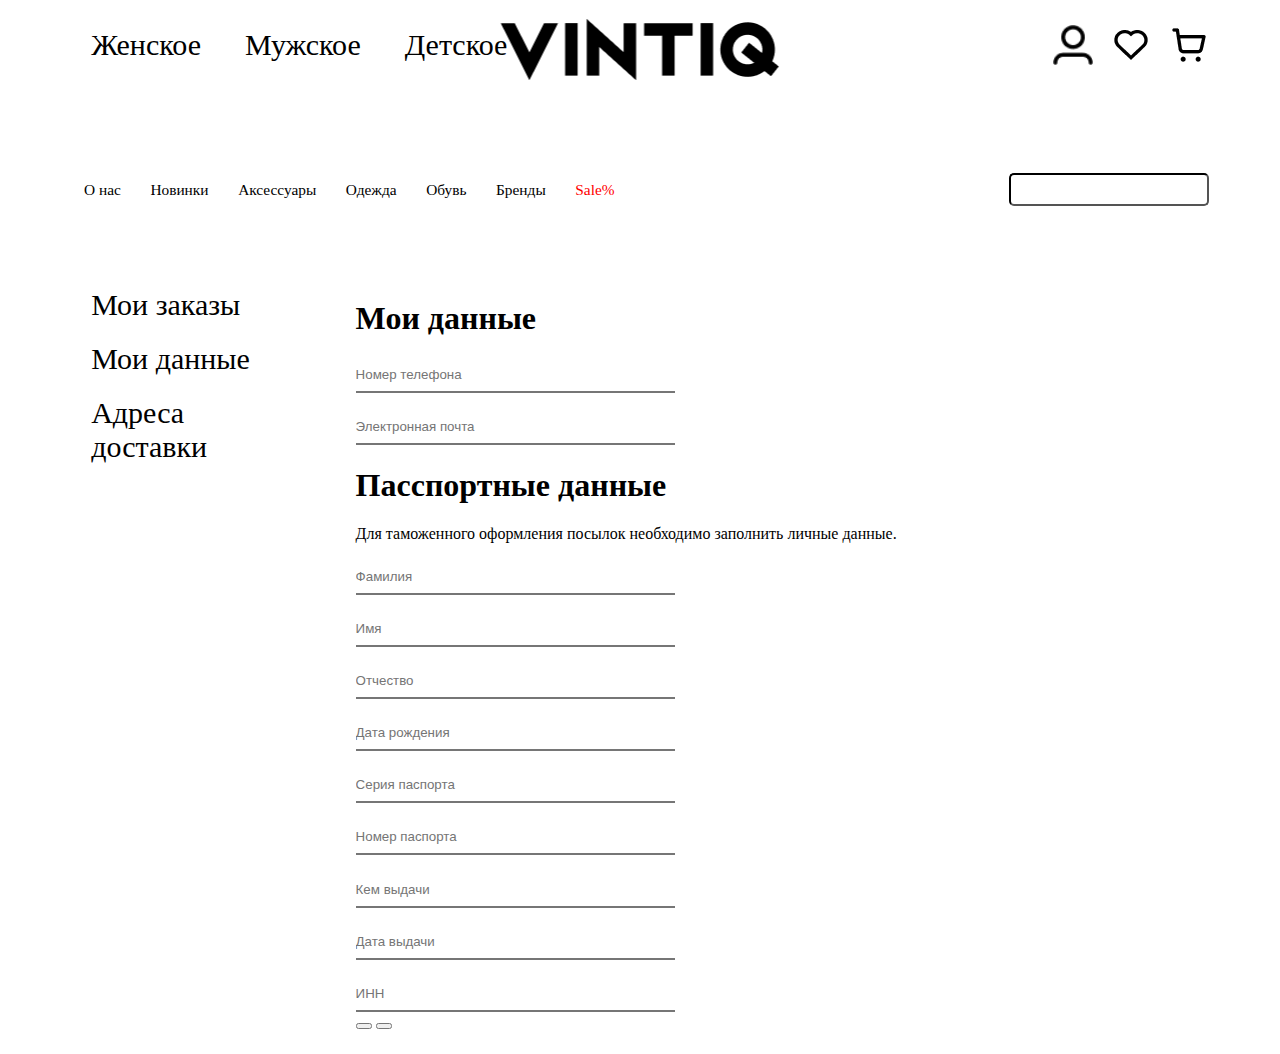
==== lc/data.html @ 95e8c316 "first" ====
<!DOCTYPE html>
<html lang="en">
<head>
    <meta charset="UTF-8">
    <meta name="viewport" content="width=device-width, initial-scale=1.0">
    <link rel="stylesheet" href="/reg/style.css">
    <title>Document</title>
</head>
<header>
    <div class="genders">
        <a href="">Женское</a>
        <a href="">Мужское</a>
        <a href="">Детское</a>
    </div>
    <div class="mainlogo">
    <img src="/imgs/Group 1.png" alt="" сlass="logo"></div>
    <div class="minilogos">
        <img src="/imgs/Icon.png" alt="">
        <img src="/imgs/ic24-heart.png" alt="">
        <img src="/imgs/ic24-shopping-cart.png" alt="">
    </div>
</header>
<body>
    <div class="srch">
        <div class="link">
        <a href="">О нас</a>
        <a href="">Новинки</a>
        <a href="">Аксессуары</a>
        <a href="">Одежда</a>
        <a href="">Обувь</a>
        <a href="">Бренды</a>
        <a href="" class="dif">Sale%</a>
        </div>
        <input type="text">
    </div>
    <div class="lcMain">
        <div class="lc">
            <a href="">Мои заказы</a>
            <a href="/lc/data.html">Мои данные</a>
            <a href="">Адреса доставки</a>
        </div>
        <div class="data">
            <div class="myData">
                <h1>Мои данные</h1>
                <input type="text" placeholder="Номер телефона">
                <input type="text" placeholder="Электронная почта">
            </div>
            <div class="passportData">
                <h1>Пасспортные данные</h1>
                <p>Для таможенного оформления посылок 
                    необходимо заполнить личные данные.</p>
                <div class="mainData">
                    <input type="text" placeholder="Фамилия">
                    <input type="text" placeholder="Имя">
                    <input type="text" placeholder="Отчество">
                    <input type="text" placeholder="Дата рождения">
                </div>
                <div class="passportRow">
                    <input type="text" placeholder="Серия паспорта">
                    <input type="text" placeholder="Номер паспорта">
                </div> 
                <input type="text" placeholder="Кем выдачи">
                <div class="lastData">
                    <input type="text" placeholder="Дата выдачи">
                    <input type="text" placeholder="ИНН">
                </div>
                <button></button>
                <button></button>
                <p class="expl"></p>
            </div>
        </div>

</body>
</html>
---- reg/style.css ----
header{
    display: flex;
    justify-content: space-between;
    margin: 2% 5% 0 5%;
    align-items: center;

}

.genders a{
    text-decoration: none;
    color: black;
    margin: 0 10px 0 10px;
    font-size: 30px;
    padding: 10px;
    border-radius: 15px;
}
.mainlogo {
    position: absolute;
    z-index: 2;
    left: 50%;
    top: 50%;
    top: 2%;
    bottom: 100%;
    transform: translate(-50%, -50%);
}

.minilogos{
   display: flex;
   gap: 2vh;
   object-fit:contain;
}
.minilogos img{
    width: 40px;
   height: 40px;
}
.genders :hover{
    background-color: #000;
    color: #ffffff;
}
main{
    height: 50vh;
    display: flex;
    flex-direction: column;
    justify-content: center;
    align-items: center;
}
.centP{
    font-size: 45px;
}
main input{
    height: 5vh;
    width: 25vw;
    
}
main button{
    background-color: #000;
    color: #ffffff;
    margin-top: 5vh;
    height: 5vh;
    width: 18vw;
    cursor: pointer;
}
.agreement{
    display: flex;
    justify-content: center;
    width: 25vw;
    color: #949494;
}
.wrng{
    border-color: red;
    color: red;;
}
.srch{
    display: flex;
    justify-content:space-between;
    align-items: center;
    margin: 12vh 5% 0 5%;
}
.link a{
    color: #000;
    text-decoration: none;
    margin: 0 1vw;
    font-size: 1.2vw;
}
.srch input{
    border-color: #000;
    height: 3vh;
    width: 15vw;
    border-radius: 5px;
}
.dif {
    color: red !important;
}
.lcMain{
    margin: 8vh 5% 0 5%;
    display: grid;
    grid-template-columns: 1fr 2fr 1fr;
}
.lc{
    grid-column: 1;
    display: flex;
    flex-direction: column;
    align-items: flex-start; 

}
.lc a{
    text-decoration: none;
    color: black;
    margin: 0 10px 0 10px;
    font-size: 30px;
    padding: 10px;
    width: 200px;
    border-radius: 15px;
    align-self: flex-start;

}
.lc :hover{
    background-color: #000;
    color: #ffffff;
}
.order{
    margin-top: 0;
    grid-column: 2;
    
}
.order h1{
    margin: 0;
    padding: 10px 0 10px 0;
}
.productCard{
    width: 1200px;
    height: 120px;
    background-color: #9494948f;
}
.data input{
    display: flex;
    flex-direction: column;
    background: none;
    background-color: transparent;
    border-top: none;
    border-left:none ;
    border-right: none;
    border: bottom 1px;
    margin: 3% 0 0 0;
    padding: 1vh 25% 1vh 0;
    outline: none;
}
.passportData{
    grid-column: 1fr 1fr;
}
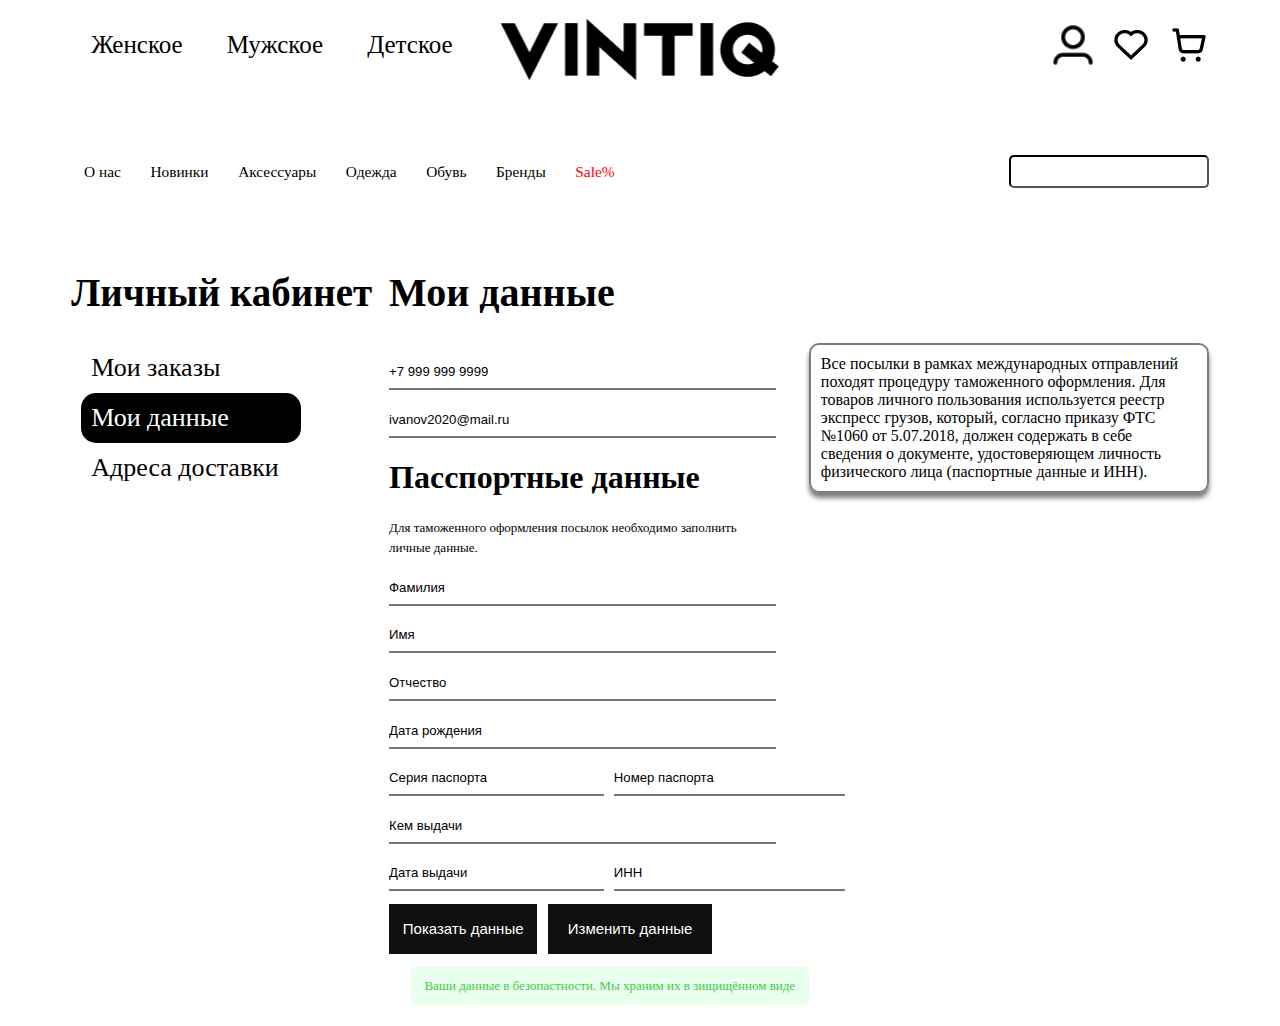
==== commit 3d8b287e: "update" ====
--- a/lc/data.html
+++ b/lc/data.html
@@ -13,7 +13,7 @@
         <a href="">Детское</a>
     </div>
     <div class="mainlogo">
-    <img src="/imgs/Group 1.png" alt="" сlass="logo"></div>
+    <img src="/imgs/Group 1.png" alt="" class="logo"></div>
     <div class="minilogos">
         <img src="/imgs/Icon.png" alt="">
         <img src="/imgs/ic24-heart.png" alt="">
@@ -34,16 +34,20 @@
         <input type="text">
     </div>
     <div class="lcMain">
+        <div class="header-container">
+            <h1>Личный кабинет</h1>
+        </div>
+            <h1 class="txtMyData">Мои данные</h1>
         <div class="lc">
-            <a href="">Мои заказы</a>
-            <a href="/lc/data.html">Мои данные</a>
-            <a href="">Адреса доставки</a>
+            <a href="/lc/orders.html">Мои заказы</a>
+            <a class="now" href="/lc/data.html"  >Мои данные</a>
+            <a href="/lc/adresses.html">Адреса доставки</a>
         </div>
         <div class="data">
             <div class="myData">
-                <h1>Мои данные</h1>
-                <input type="text" placeholder="Номер телефона">
-                <input type="text" placeholder="Электронная почта">
+                
+                <input type="tel" placeholder="+7 999 999 9999">
+                <input type="email" placeholder="ivanov2020@mail.ru">
             </div>
             <div class="passportData">
                 <h1>Пасспортные данные</h1>
@@ -53,22 +57,26 @@
                     <input type="text" placeholder="Фамилия">
                     <input type="text" placeholder="Имя">
                     <input type="text" placeholder="Отчество">
-                    <input type="text" placeholder="Дата рождения">
+                    <input placeholder="Дата рождения" type="fulldate">
                 </div>
                 <div class="passportRow">
-                    <input type="text" placeholder="Серия паспорта">
-                    <input type="text" placeholder="Номер паспорта">
+                    <input class="passportInput1" type="text" placeholder="Серия паспорта">
+                    <input class="passportInput" type="text" placeholder="Номер паспорта">
                 </div> 
                 <input type="text" placeholder="Кем выдачи">
                 <div class="lastData">
-                    <input type="text" placeholder="Дата выдачи">
-                    <input type="text" placeholder="ИНН">
+                    <input class="passportInput1" type="" class="1piece" placeholder="Дата выдачи">
+                    <input class="passportInput" type="text" class="2piece" placeholder="ИНН">
                 </div>
-                <button></button>
-                <button></button>
-                <p class="expl"></p>
+                <button class="lef">Показать данные</button>
+                <button class="righ">Изменить данные</button>
+                <p class="expl">Ваши данные в безопастности. Мы храним их в зищищённом виде</p>
             </div>
+            
         </div>
-
+        <div class="lastInfo"> <p>Все посылки в рамках международных отправлений походят процедуру
+            таможенного оформления. Для товаров личного пользования используется реестр экспресс
+             грузов, который, согласно приказу ФТС №1060 от 5.07.2018, должен содержать в себе 
+             сведения о документе, удостоверяющем личность физического лица (паспортные данные и ИНН). </p> </div>
 </body>
 </html>--- a/reg/style.css
+++ b/reg/style.css
@@ -10,7 +10,7 @@
     text-decoration: none;
     color: black;
     margin: 0 10px 0 10px;
-    font-size: 30px;
+    font-size: 25px;
     padding: 10px;
     border-radius: 15px;
 }
@@ -74,7 +74,7 @@
     display: flex;
     justify-content:space-between;
     align-items: center;
-    margin: 12vh 5% 0 5%;
+    margin: 10vh 5% 0 5%;
 }
 .link a{
     color: #000;
@@ -91,10 +91,30 @@
 .dif {
     color: red !important;
 }
+.header-container {
+    display: flex;
+    justify-content: space-between; 
+    align-items: center; 
+}
+.header-container h1{
+    font-size: 39px;
+    width: 100%;
+}
+.txtMyData{
+    font-size: 40px;
+}
+.now{
+    background-color: #000;
+    color: #ffffff !important;
+}
 .lcMain{
-    margin: 8vh 5% 0 5%;
+    margin: 6vh 5% 0 5%;
     display: grid;
-    grid-template-columns: 1fr 2fr 1fr;
+    grid-template-columns: 1.6fr 2fr ;
+    
+}
+.lcMain h1{
+    display: flex;
 }
 .lc{
     grid-column: 1;
@@ -107,7 +127,7 @@
     text-decoration: none;
     color: black;
     margin: 0 10px 0 10px;
-    font-size: 30px;
+    font-size: 26px;
     padding: 10px;
     width: 200px;
     border-radius: 15px;
@@ -119,11 +139,13 @@
     color: #ffffff;
 }
 .order{
+    margin-left: 1vw;
     margin-top: 0;
     grid-column: 2;
     
 }
 .order h1{
+    grid-row: 1;
     margin: 0;
     padding: 10px 0 10px 0;
 }
@@ -142,9 +164,91 @@
     border-right: none;
     border: bottom 1px;
     margin: 3% 0 0 0;
-    padding: 1vh 25% 1vh 0;
+    padding: 1vh 50% 1vh 0;
     outline: none;
+    color: #000;
+}
+.data input::placeholder{
+    font-size: 1.03vw;
+    color: #000;
 }
 .passportData{
     grid-column: 1fr 1fr;
 }
+.passportData p{
+    width: 380px;
+    font-size: 13px;
+    line-height: 20px;
+}
+.passportRow {
+    display: flex;
+    flex-direction: row; 
+    width: 18%;
+    align-items: center; 
+    margin-top: 3%;
+}
+.passportInput1{
+    margin-top: 0 !important;
+}
+.passportRow .passportInput {
+    flex: 1; 
+    margin: 0 0 0 10px; 
+    box-sizing: border-box; 
+    padding-right:72%; 
+}
+.lastData{
+    display: flex;
+    flex-direction: row; 
+    width: 18%;
+    align-items: center; 
+    margin-top: 3%;
+}
+.lastData .passportInput {
+    flex: 1; 
+    margin: 0 0 0 10px; 
+    box-sizing: border-box;
+    padding-right:72%; 
+}
+.passportData button{
+    background-color: #101010;
+    border: #101010;
+    color: #ffffff;
+    font-weight: 400;
+    font-size: 15px;
+}
+.lef{
+    width: 35.3% !important;
+    height: 50px;
+}
+.righ{
+    margin-top: 3%;
+    margin-left: 7px;
+    width: 39%;
+    height: 50px;
+}
+.expl{
+    display: flex;
+    justify-content: center;
+    align-self: center;
+    width: 20vw;
+    background-color: #E7FFEC;
+    color: #48C74B;
+    font-size: 11px;
+    padding: 1vh 1vh 1vh 1vh;
+    border-radius: 5px;
+    margin-left: 1.7vw;
+}
+.lastInfo{
+    width: 400px;
+    height: 150px;
+    grid-column: 3;
+    border: 2px solid #7C7C7C; 
+    border-radius: 10px; 
+    box-sizing: border-box; 
+    box-shadow: 0 5px 5px #7C7C7C;
+    
+}
+.lastInfo p{
+    margin: 0;
+    padding: 10px;
+}